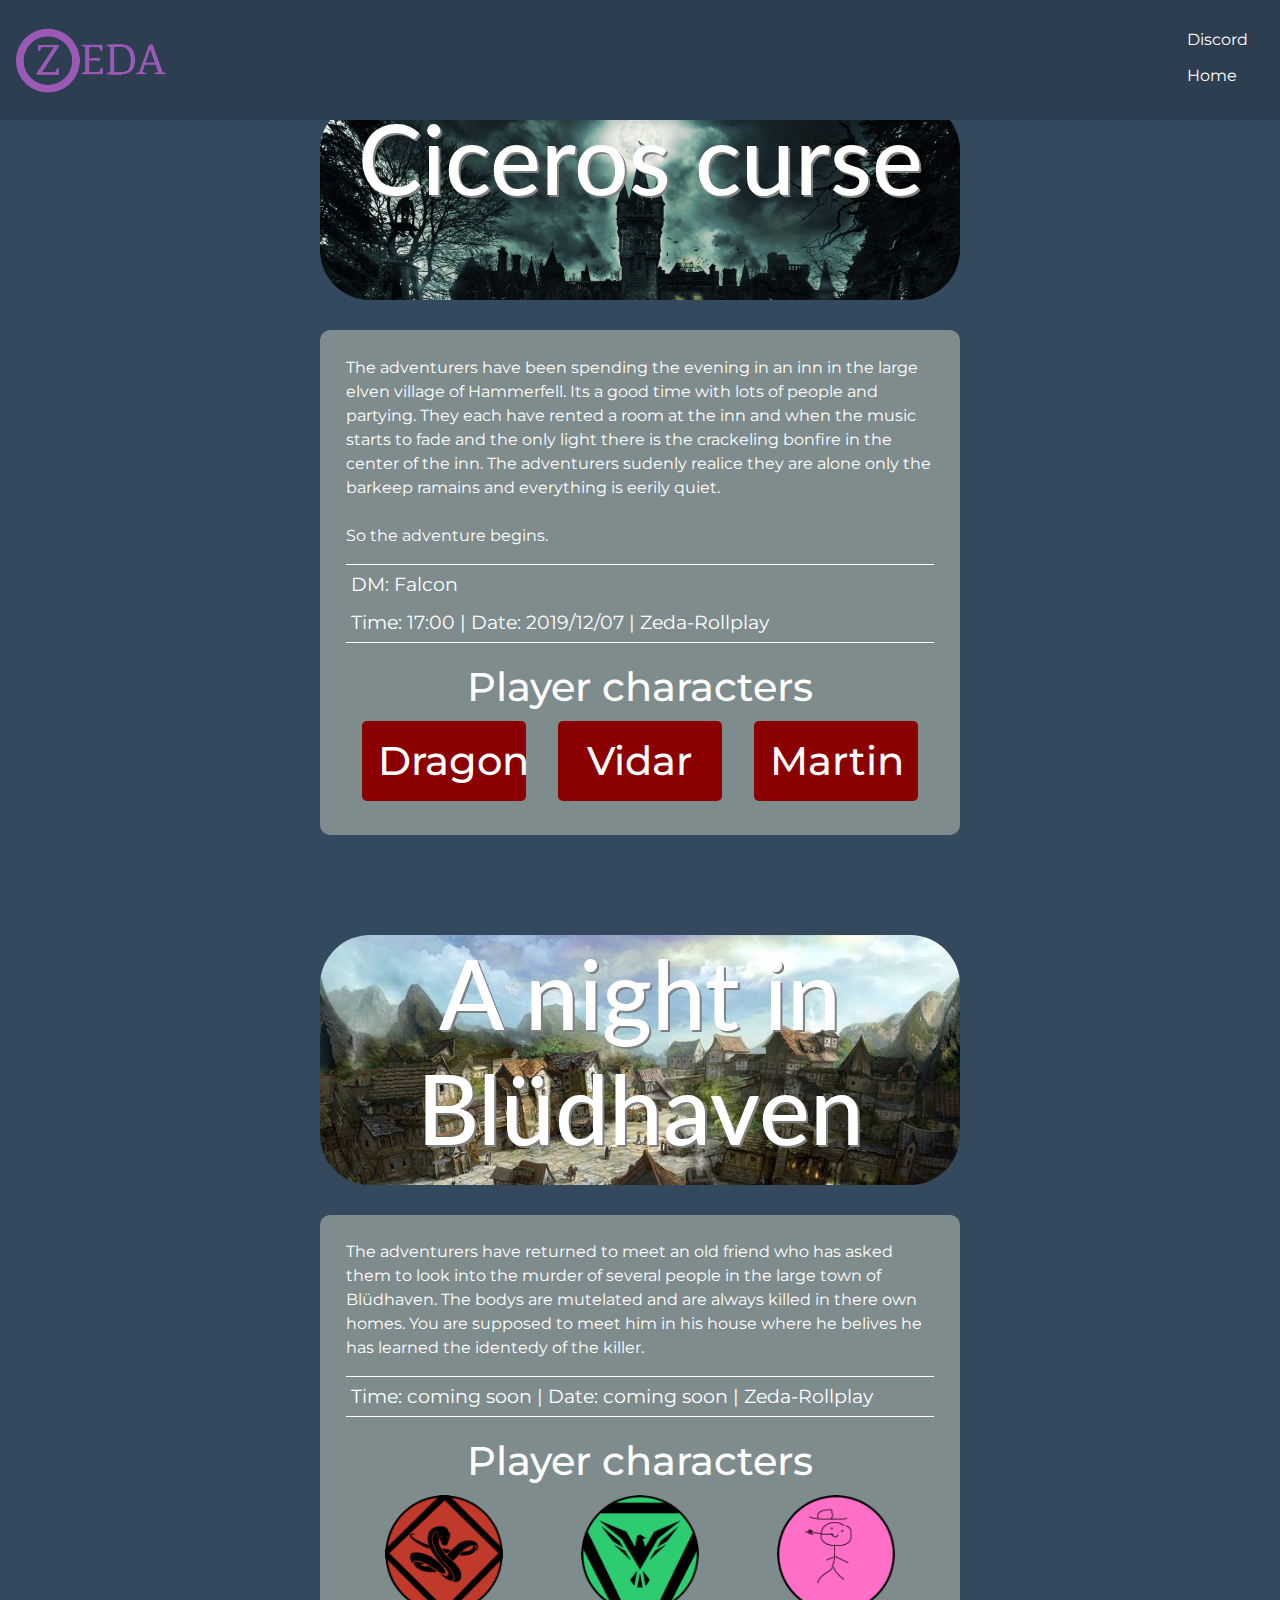
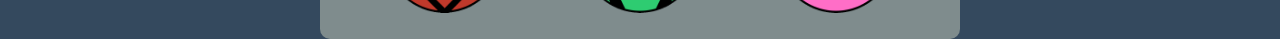
==== DnD.html @ ab491c66 "Update DnD.html" ====
<!DOCTYPE html>
<html lang="en">
<head>
    <meta charset="utf-8">
    <meta name="viewport" content="width=device-width,initial-scale=1">
    <link rel=icon href=img/zeda_ico.png sizes="16x16" type="image/png">
    <link rel="stylesheet" type="text/css" href="style/style.css" media="screen" />
    <link rel="stylesheet" type="text/css" href="style/stylednd.css" media="screen" />
    <link href="https://fonts.googleapis.com/css?family=Montserrat&display=swap" rel="stylesheet">
    <link href="https://fonts.googleapis.com/css?family=Lato&display=swap" rel="stylesheet">
    <link rel="stylesheet" href="https://stackpath.bootstrapcdn.com/bootstrap/4.3.1/css/bootstrap.min.css" integrity="sha384-ggOyR0iXCbMQv3Xipma34MD+dH/1fQ784/j6cY/iJTQUOhcWr7x9JvoRxT2MZw1T" crossorigin="anonymous">
    <title>Zeda</title>
    <meta name="description" content="Home of Zeda">
</head>
<body>
    <nav class="navbar navbar-inverse fixed-top">
        <!-- <img src="img/zeda.png" alt="logo"> -->
        <img src="img/ZedaName.png" alt="name">
        <ul class="nav nav-pills">
            <li class="nav-item"><a class="nav-link" href="https://discord.gg/BKGsTNt">Discord</a></li>
            <li class="nav-item"><a class="nav-link" href="index.html">Home</a></li>
        </ul>
    </nav>

    <div class="title" style="height:200px; background-image: url(img/cicero.jpg)">
        <h1>Ciceros curse</h1>
    </div>
    <div class="adventure">
        <p>
            The adventurers have been spending the evening in an inn in the large elven village of Hammerfell. Its a good time with
            lots of people and partying. They each have rented a room at the inn and when the music starts to fade and the only light there is
            the crackeling bonfire in the center of the inn. The adventurers sudenly realice they are alone only the barkeep ramains and everything is eerily quiet.
            <br>
            <br>
            So the adventure begins.
        </p>
        <div class="time">
            <p>DM: Falcon</p>
            <p>Time: 17:00 | Date: 2019/12/07 | Zeda-Rollplay</p>
        </div>
        <h3>Player characters</h3>
        <div class="pcs">
            <div class="pc">
                <h1 class="player">Dragon</h1>
            </div>
            <div class="pc">
                <h1 class="player">Vidar</h1>
            </div>
            <div class="pc">
                <h1 class="player">Martin</h1>
            </div>
        </div>
    </div>


    <div class="title">
        <h1>A night in Blüdhaven</h1>
    </div>
    <div class="adventure">
        <p>
            The adventurers have returned to meet an old friend who has asked them to look into the murder of several
            people in the large town of Blüdhaven. The bodys are mutelated and are always killed in there own homes.
            You are supposed to meet him in his house where he belives he has learned the identedy of the killer.
        </p>
        <div class="time">
            <p>Time: coming soon | Date: coming soon | Zeda-Rollplay</p>
        </div>
        <h3>Player characters</h3>
        <div class="pcs">
            <div class="pc">
                <img src="img/Dragon.png" alt="Dragon">
            </div>
            <div class="pc">
                <img src="img/Falcon.png" alt="Falcon">
            </div>
            <div class="pc">
                <img src="img/Fiber.png" alt="Fiber">
            </div>
        </div>
    </div>
    <!-- <div class="form">
        <form class="input" action="index.html" method="post">
            <input type="text" name="name" required pattern="[^<>/]+">
            <input type="img" name="img">
        </form>
    </div> -->


    <!-- this is a file for showing currently played dnd campains within zeda.
    it is suposed to have a simple password in order to show the input form-->
</body>
</html>
---- style/style.css ----
html {
    scroll-behavior: smooth;
}

body {
    background-color: #34495e!important;
}

.column {
    display: flex;
    flex-direction: column;
}

.scroll {
    font-family: 'Lato', sans-serif!important;
}

h2 {
    width: 100%;
    padding-top: 50px;
    padding-bottom: 50px;
    font-size: 3em!important;
    color: #fff;
    text-align: center;
}

h3 {
    font-size: 2.5em!important;
    color: #fff;
}

#members {
    padding-top: 100px;
}

#home {
    margin-top: -100px;
    margin-bottom: 70px;
}

#games {
    padding-top: 150px;
}

nav{
    font-family: Montserrat!important;
    background-color: #2c3e50;
    width: 100%;
}

nav a {
    color: #fff;
    font-size: 2em;
}

nav a:hover {
    color: #9B59B6;
}

nav a:active {
    color: #9B59B6;
}

nav .nav-item:last-child > a{
    border: none;
}

nav img {
    height: 70px;
}

.about h1{
    color: #fff;
    text-align: center;
    padding-top: 140px;
    font-family: Montserrat;
    font-size: 5.2em;
}

.about {
    width: 100%;
    height: 400px;
    background-image: url(../img/header.png);
    background-size: cover;
    background-position: center;
}

.banner {
    width: 100%;
    margin-top: 50px;
}

.Events .EventBanner {
    width: 80%;
    height: 500px;
    display: flex;
    margin: 0 auto;
    background-image: url(../img/halob.jpg);
    background-size: cover;
    background-position: center;
    align-items: center;
}
.Events .EventText {
    width: 80%;
    margin: 0 auto;
    background-color: #101C2C;
}

.Events .EventText h1{
    margin: 0 auto;
    text-align: center;
    text-shadow: 1rem;
    color: #fff;
    font-size: 5rem;
}

.Events .EventText p {
    margin-top: 1rem;
    padding-bottom: 2rem;
    font-size: 1.2rem;
    text-align: center;
    color: white;
}

.gameplay {
    width: 100%;
    display: flex;
    justify-content: center;
}

.gameplay video {
}

.gameplay .text{
    border: 3px solid #8CB5CA;
    box-shadow: 0 4px 8px 0 rgba(0, 0, 0, 0.2), 0 6px 20px 0 rgba(0, 0, 0, 0.19);
    width: 300px;
    padding: 20px;
    color: white;
}

.infocards {
    margin: 0 auto;
    margin-top: 100px;
    width: 85%;
    display: flex;
    justify-content: space-around;
    flex-wrap: wrap;
}

.nav-pills .nav-link {
    border-radius: 0!important;
}


.infocards .icard {
    width: 30%;
    border: 2px solid #fff;
    padding: 50px;
    border-radius: 5%;
    box-shadow: 0 4px 8px 0 rgba(0, 0, 0, 0.2), 0 6px 20px 0 rgba(0, 0, 0, 0.19);
    color: white;
    text-align: center;
    background-color: #2A5E61;
}

.infocards .icard p {
    font-size: 1.2em;
}

#discord {
    margin-top: 50px;
    padding: 20px;;
    margin-bottom: 0;
}

.discord {
    display: flex;
    justify-content: center;
    font-size: 1.2em;
    margin-top: 0;
}

.discord .text {
    color: #fff;
    width: 60%;
    text-align: center;
    margin: 0 auto;
}

.discordcard {
    border-radius: 100%;
    width: 150px;
    margin: 0 auto;
}


.discordcard img {
    width:150px;
    height:150px;
    object-fit:cover;
    border-radius:50%;
}
.gamecontainer {
    width: 85%;
    margin: 0 auto;
    display: flex;
    justify-content: space-around;
    flex-wrap: wrap;
}

.gamecontainer .gamecard {
    border-radius: 100%;
    width: 180px;
    margin-top: 50px;
    margin-left: 10px;
    margin-right: 10px;
}

.gamecontainer a img {
    width:180px;
    height:180px;
    object-fit:cover;
    border-radius:50%;
}

.content {

}

#display {
    width: 80%;
    margin: 0 auto;
    display: flex;
    justify-content: space-around;
    flex-wrap: wrap;
    margin-top: 50px;
}

#display img {
    width: 150px;
    height: 150px;
    margin-top: 20px;
    margin-bottom: 50px;
}

#display .memberCard {
    text-align: center;
    margin-right: 50px;
    margin-left: 50px;
}

#display2 {
    height: 1000px;
}

@media screen and (min-width: 1500px) {
    .gamecontainer .gamecard {
        border-radius: 100%;
        width: 200px;
        margin-top: 50px;
        margin-left: 10px;
        margin-right: 10px;
    }

    .gamecontainer a img {
        width:200px;
        height:200px;
        object-fit:cover;
        border-radius:50%;
    }

    #display img {
        width: 200px;
        height: 200px;
        margin-top: 20px;
        margin-bottom: 50px;
    }
}

@media screen and (max-width: 1300px) {

    #home {
        margin-top: -50px;
    }

    #members {
        padding-top: 100px;
        padding-bottom: 0;
    }

    #games {
        padding-top: 200px;
        padding-bottom: 0;
    }

    .gameplay {
        display: flex;
        flex-direction: column;
    }
    .gameplay video {
        width: 90%;
        margin: 0 auto;
        height: 350px;
    }
    .gameplay .text {
        width: 90%;
        margin: 0 auto;
    }

    nav {
        height: 120px!important;
    }

    nav ul {
        display:flex;
        flex-direction: column;
    }

    nav ul li a{
        margin: 0 auto;
        font-size: 1em!important;
        padding-top: 4px!important;
    }

    .about{
        width: 100%;
        font-size: 0.8em;
    }
    .infocards {
        margin-top: 10px;
    }
    .icard {
        margin-top: 20px!important;
        width: 80%!important;
        margin: 0 auto;
    }
    .gamecontainer {
        width: 90%;
        margin: 0 auto;
    }
    .gamecontainer .gamecard {
        width: 160px;
        height: 160px;
    }
    .gamecontainer a img {
        width:160px;
        height:160px;
    }

    #display img {
        margin: 0 auto;
        width: 160px;
        height: 160px;
    }

    #display .memberCard {
        width: 160px;
        text-align: center;
        margin-right: 10px;
        margin-left: 10px;
        margin-top: 10px;
    }
    #display .memberCard h3 {
        font-size: 1em!important;
    }
}

@media screen and (max-width: 750px) {
    .infocards {
        margin-top: 10px;
    }
    .Events .EventBanner {
        width: 95%;
        height: 200px;
    }
    .Events .EventText {
        width: 95%;
    }

    .Events .EventText h1{
        padding-top: 0.2em;
        font-size: 2.5em;
    }

    .Events .EventText p {
        font-size: 1em;
    }
    .icard {
        margin-top: 20px!important;
        width: 100%!important;
        margin: 0 auto;
    }

    .gameplay video {
        height: 200px;
    }

    #display img {
        margin: 0 auto;
        width: 100px;
        height: 100px;
    }

    #display .memberCard {
        width: 100px;
        text-align: center;
        margin-right: 10px;
        margin-left: 10px;
        margin-top: 10px;
    }

    #display .memberCard h3 {
        font-size: 1em!important;
    }


    .gamecontainer .gamecard {
        width: 100px;
        height: 100px;
    }
    .gamecontainer a img {
        width:100px;
        height:100px;
    }
}
@media screen and (max-width: 350px) {
    nav ul li a{
        font-size: 1em!important;
    }
}
---- style/stylednd.css ----
.title {
    font-family: 'Lato', sans-serif!important;
    color: white;
    display: flex;
    flex-direction: column;
    width: 50%;
    margin: 0 auto;
    margin-top: 100px;
    text-align: center;
    background-image: url("../img/elven.jpg");
    background-size: 100%;
    background-repeat: space;
    border-radius: 50px;
    height: 250px;
}

.title h1 {
    font-size: 6em;
    color: white;
    text-shadow: 2px 2px gray;
}

.adventure {
    font-family: 'Montserrat', sans-serif!important;
    color: white;
    display: flex;
    flex-direction: column;
    width: 50%;
    margin: 0 auto;
    margin-top: 30px;
    background-color: #7f8c8d;
    padding: 2%;
    border-radius: 10px;
}

.title .adventure img {
    width: 50%;

}

.title .adventure p {
    width: 50%;
    margin: 0 auto;
}

.adventure .time {
    border-top: 1px solid white;
    border-bottom: 1px solid white;
}

.adventure .time p {
    margin: 0;
    padding: 5px;
    font-size: 1.2em;
}

.adventure h3 {
    margin-top: 20px;
    margin-bottom: 10px;
    text-align: center;
}

.adventure .pcs {
    width: 100%;
    display: flex;
    flex-wrap: wrap;
}

.adventure .pcs .pc {
    width: 33.33333%;
    text-align: center;
}

.adventure .pcs .pc img {
    width: 60%;
}

.player {
    padding: 1rem;
    background-color: darkred;
    border-radius: 5px;
    margin-right: 1rem;
    margin-left: 1rem;
}

@media screen and (max-width: 800px) {
    .title {
        width: 90%;
        height: 150px;
        margin-top: 140px;
    }

    .title h1 {
        font-size: 3em;
    }
    .adventure {
        width: 90%;
    }

    .title .adventure p {
        width: 80%;
        margin: 0 auto;
    }
}
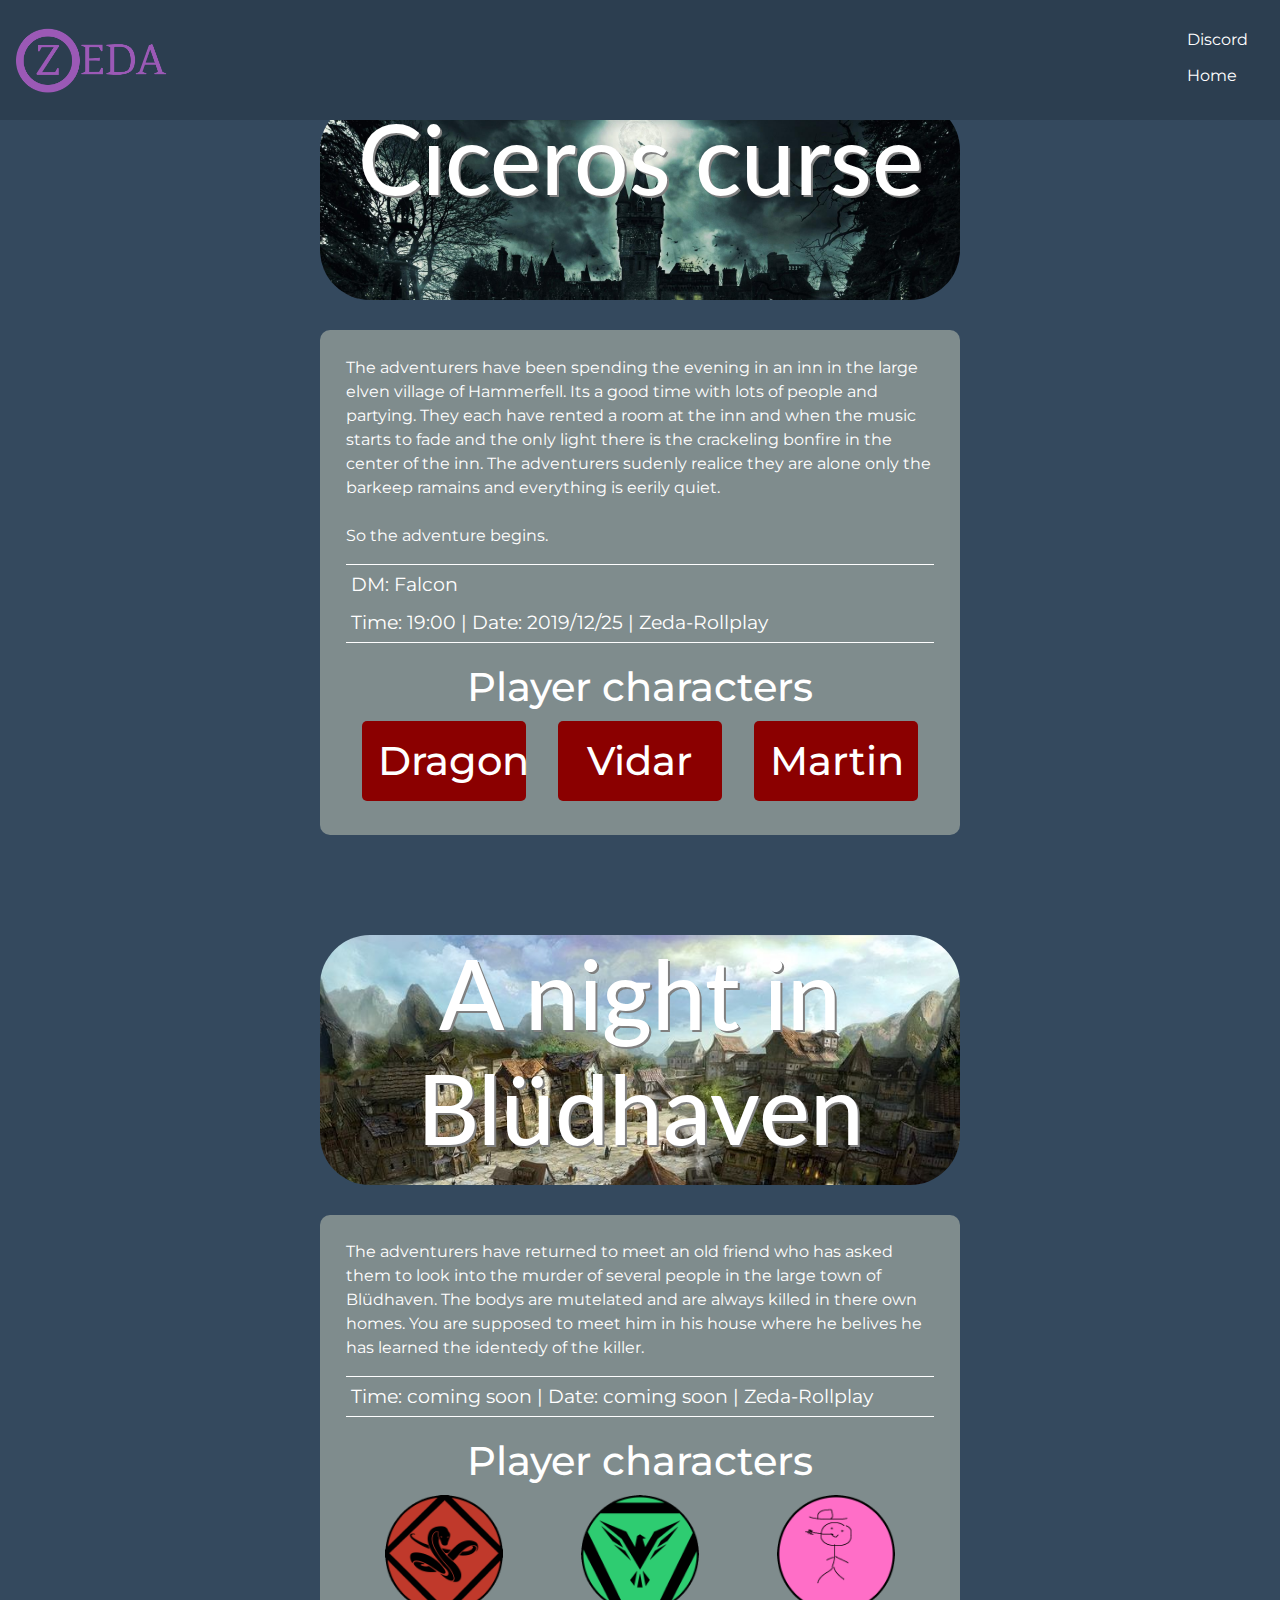
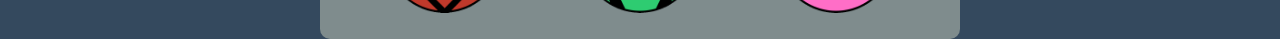
==== commit 5dc6c5dc: "Update DnD.html" ====
--- a/DnD.html
+++ b/DnD.html
@@ -36,7 +36,7 @@
         </p>
         <div class="time">
             <p>DM: Falcon</p>
-            <p>Time: 17:00 | Date: 2019/12/07 | Zeda-Rollplay</p>
+            <p>Time: 19:00 | Date: 2019/12/25 | Zeda-Rollplay</p>
         </div>
         <h3>Player characters</h3>
         <div class="pcs">
--- a/style/stylednd.css
+++ b/style/stylednd.css
@@ -97,6 +97,12 @@
         width: 90%;
     }
 
+    .player {
+        margin-right: 0.3rem;
+        margin-left: 0.5rem;
+        font-size: 1rem;
+    }
+
     .title .adventure p {
         width: 80%;
         margin: 0 auto;
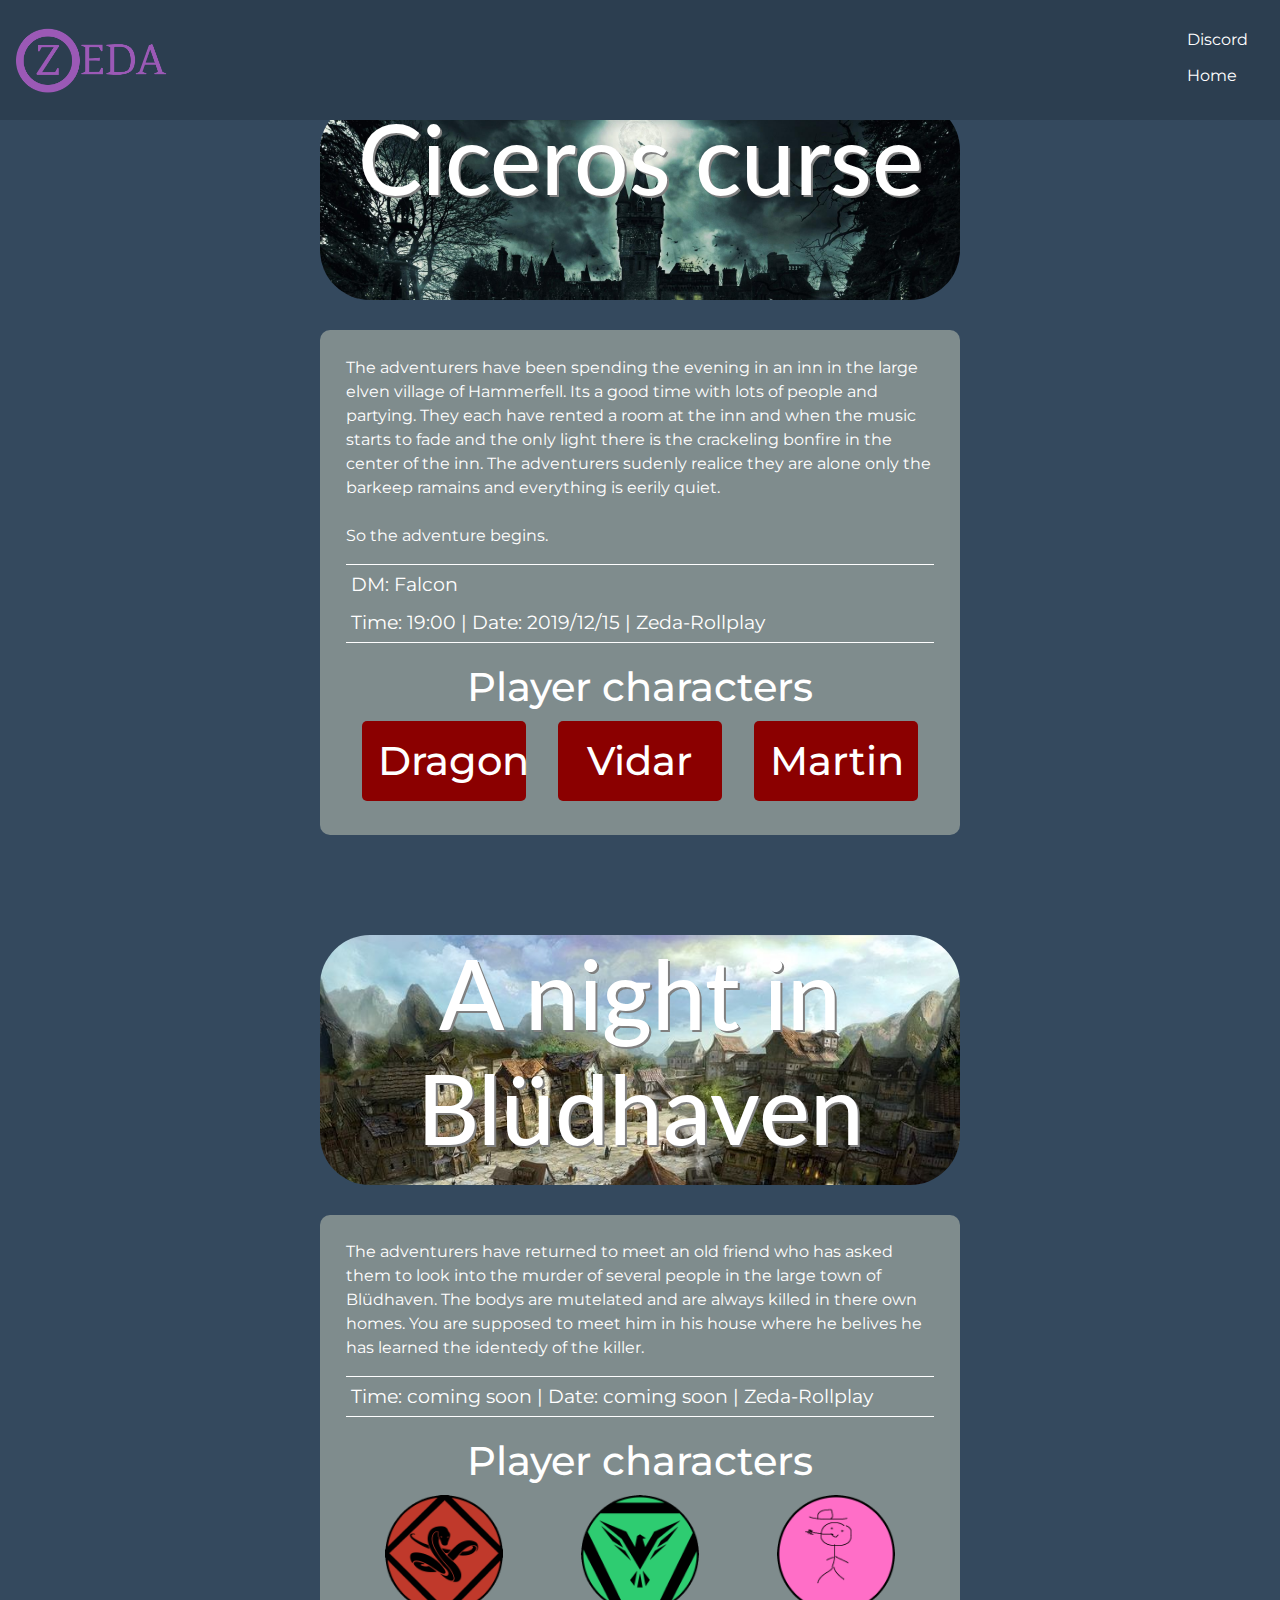
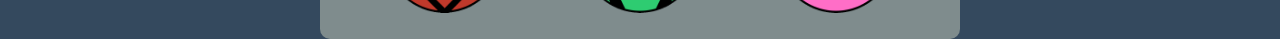
==== commit 47446f83: "time fix and removal of event" ====
--- a/DnD.html
+++ b/DnD.html
@@ -36,7 +36,7 @@
         </p>
         <div class="time">
             <p>DM: Falcon</p>
-            <p>Time: 19:00 | Date: 2019/12/25 | Zeda-Rollplay</p>
+            <p>Time: 19:00 | Date: 2019/12/15 | Zeda-Rollplay</p>
         </div>
         <h3>Player characters</h3>
         <div class="pcs">
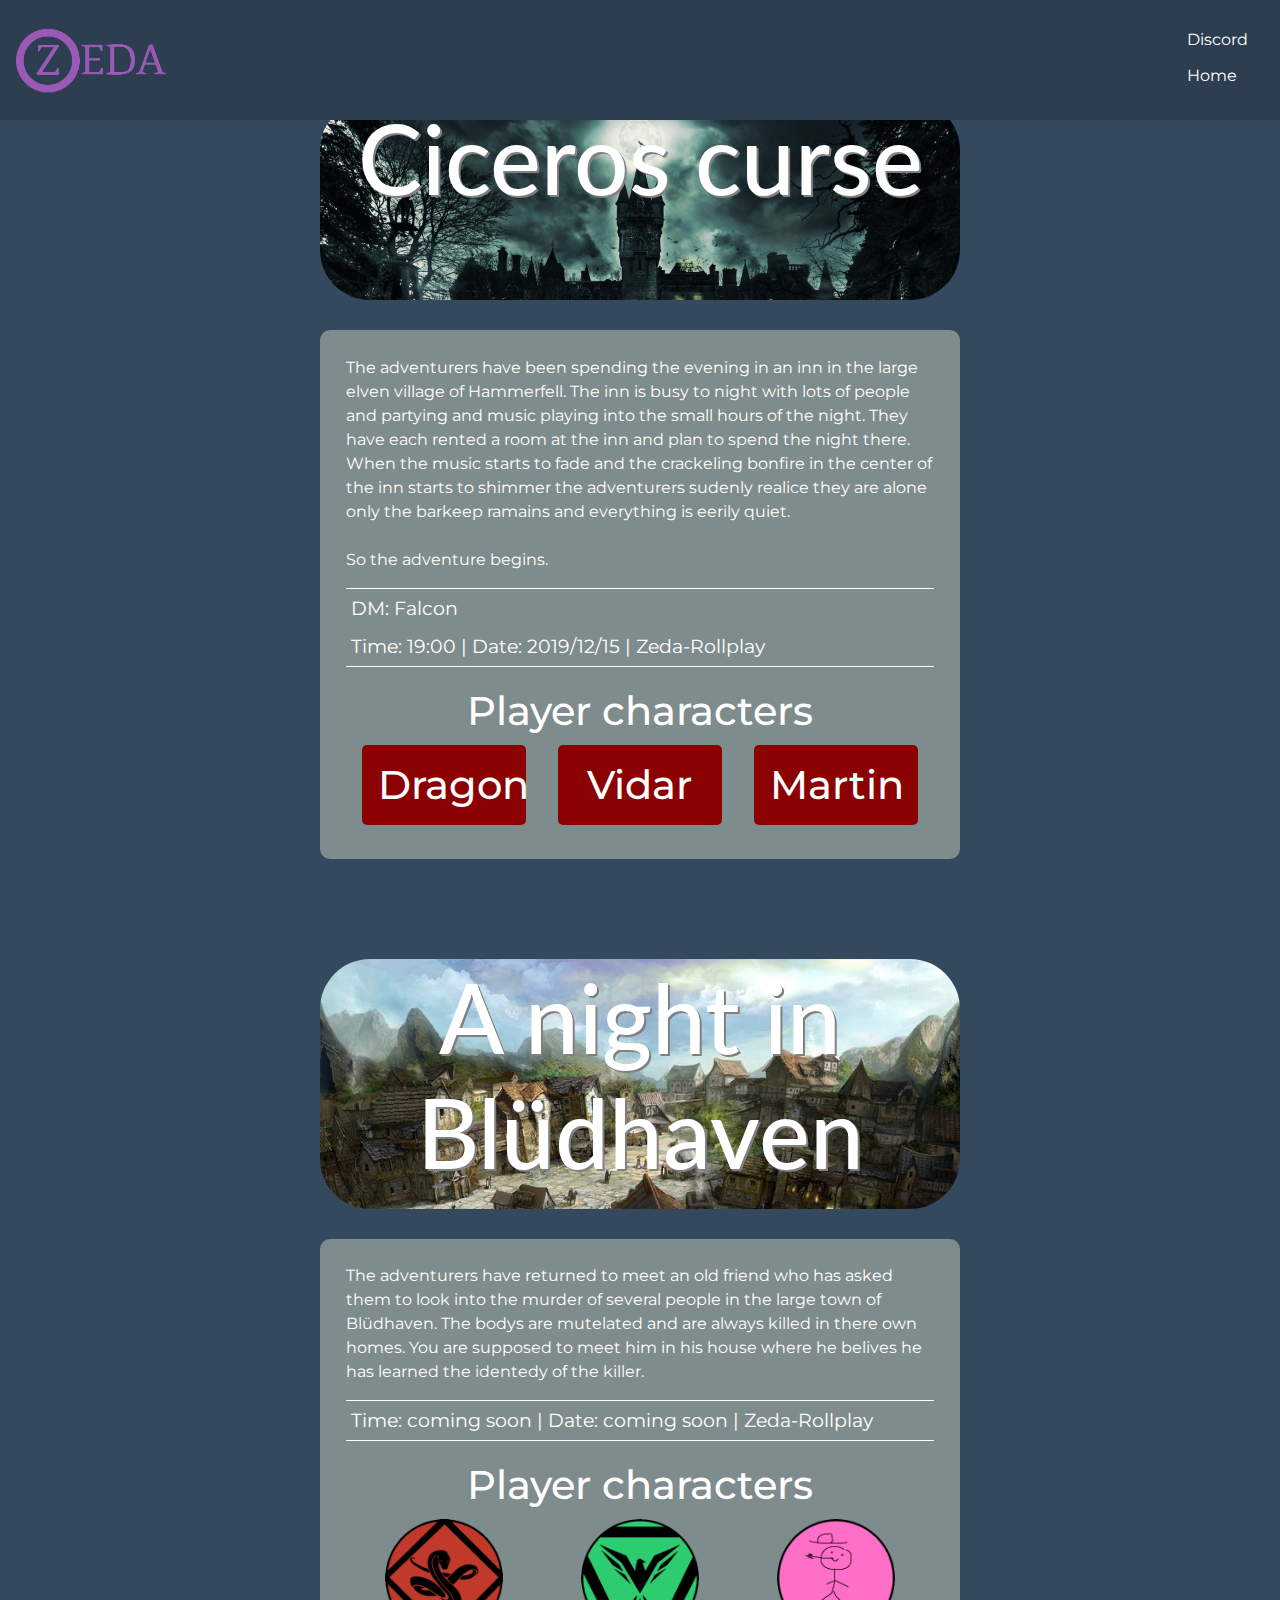
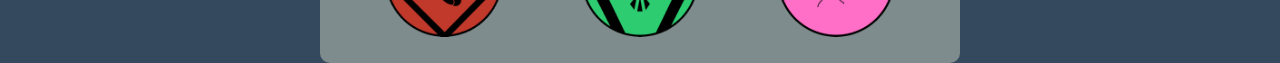
==== commit 12003a35: "Update DnD.html" ====
--- a/DnD.html
+++ b/DnD.html
@@ -27,9 +27,9 @@
     </div>
     <div class="adventure">
         <p>
-            The adventurers have been spending the evening in an inn in the large elven village of Hammerfell. Its a good time with
-            lots of people and partying. They each have rented a room at the inn and when the music starts to fade and the only light there is
-            the crackeling bonfire in the center of the inn. The adventurers sudenly realice they are alone only the barkeep ramains and everything is eerily quiet.
+            The adventurers have been spending the evening in an inn in the large elven village of Hammerfell. The inn is busy to night with
+            lots of people and partying and music playing into the small hours of the night. They have each rented a room at the inn and plan to spend the night there. When the music starts to fade and
+            the crackeling bonfire in the center of the inn starts to shimmer the adventurers sudenly realice they are alone only the barkeep ramains and everything is eerily quiet.
             <br>
             <br>
             So the adventure begins.
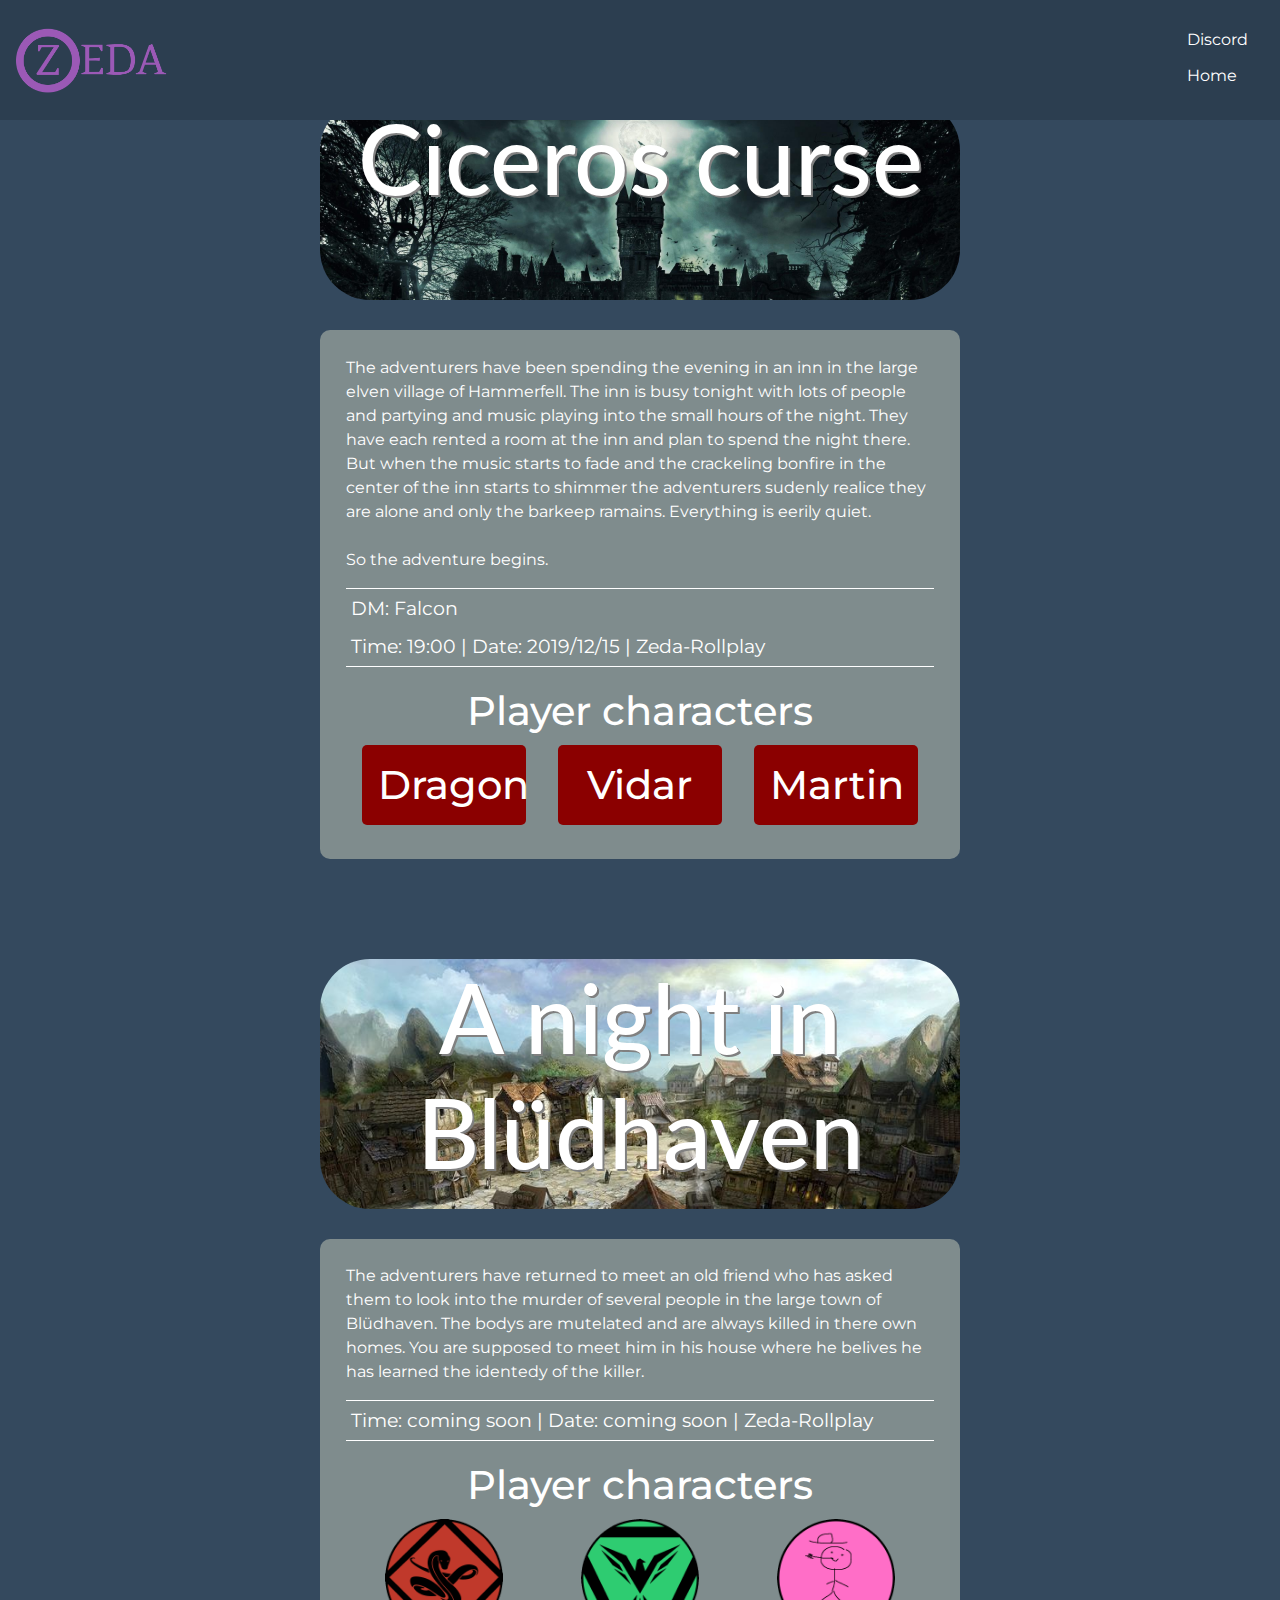
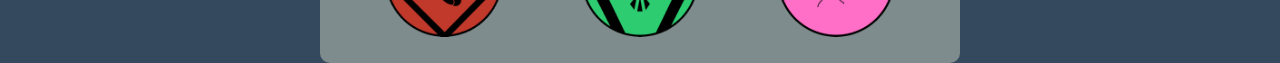
==== commit be8b5eef: "Update DnD.html" ====
--- a/DnD.html
+++ b/DnD.html
@@ -27,9 +27,9 @@
     </div>
     <div class="adventure">
         <p>
-            The adventurers have been spending the evening in an inn in the large elven village of Hammerfell. The inn is busy to night with
-            lots of people and partying and music playing into the small hours of the night. They have each rented a room at the inn and plan to spend the night there. When the music starts to fade and
-            the crackeling bonfire in the center of the inn starts to shimmer the adventurers sudenly realice they are alone only the barkeep ramains and everything is eerily quiet.
+            The adventurers have been spending the evening in an inn in the large elven village of Hammerfell. The inn is busy tonight with
+            lots of people and partying and music playing into the small hours of the night. They have each rented a room at the inn and plan to spend the night there. But when the music starts to fade and
+            the crackeling bonfire in the center of the inn starts to shimmer the adventurers sudenly realice they are alone and only the barkeep ramains. Everything is eerily quiet.
             <br>
             <br>
             So the adventure begins.
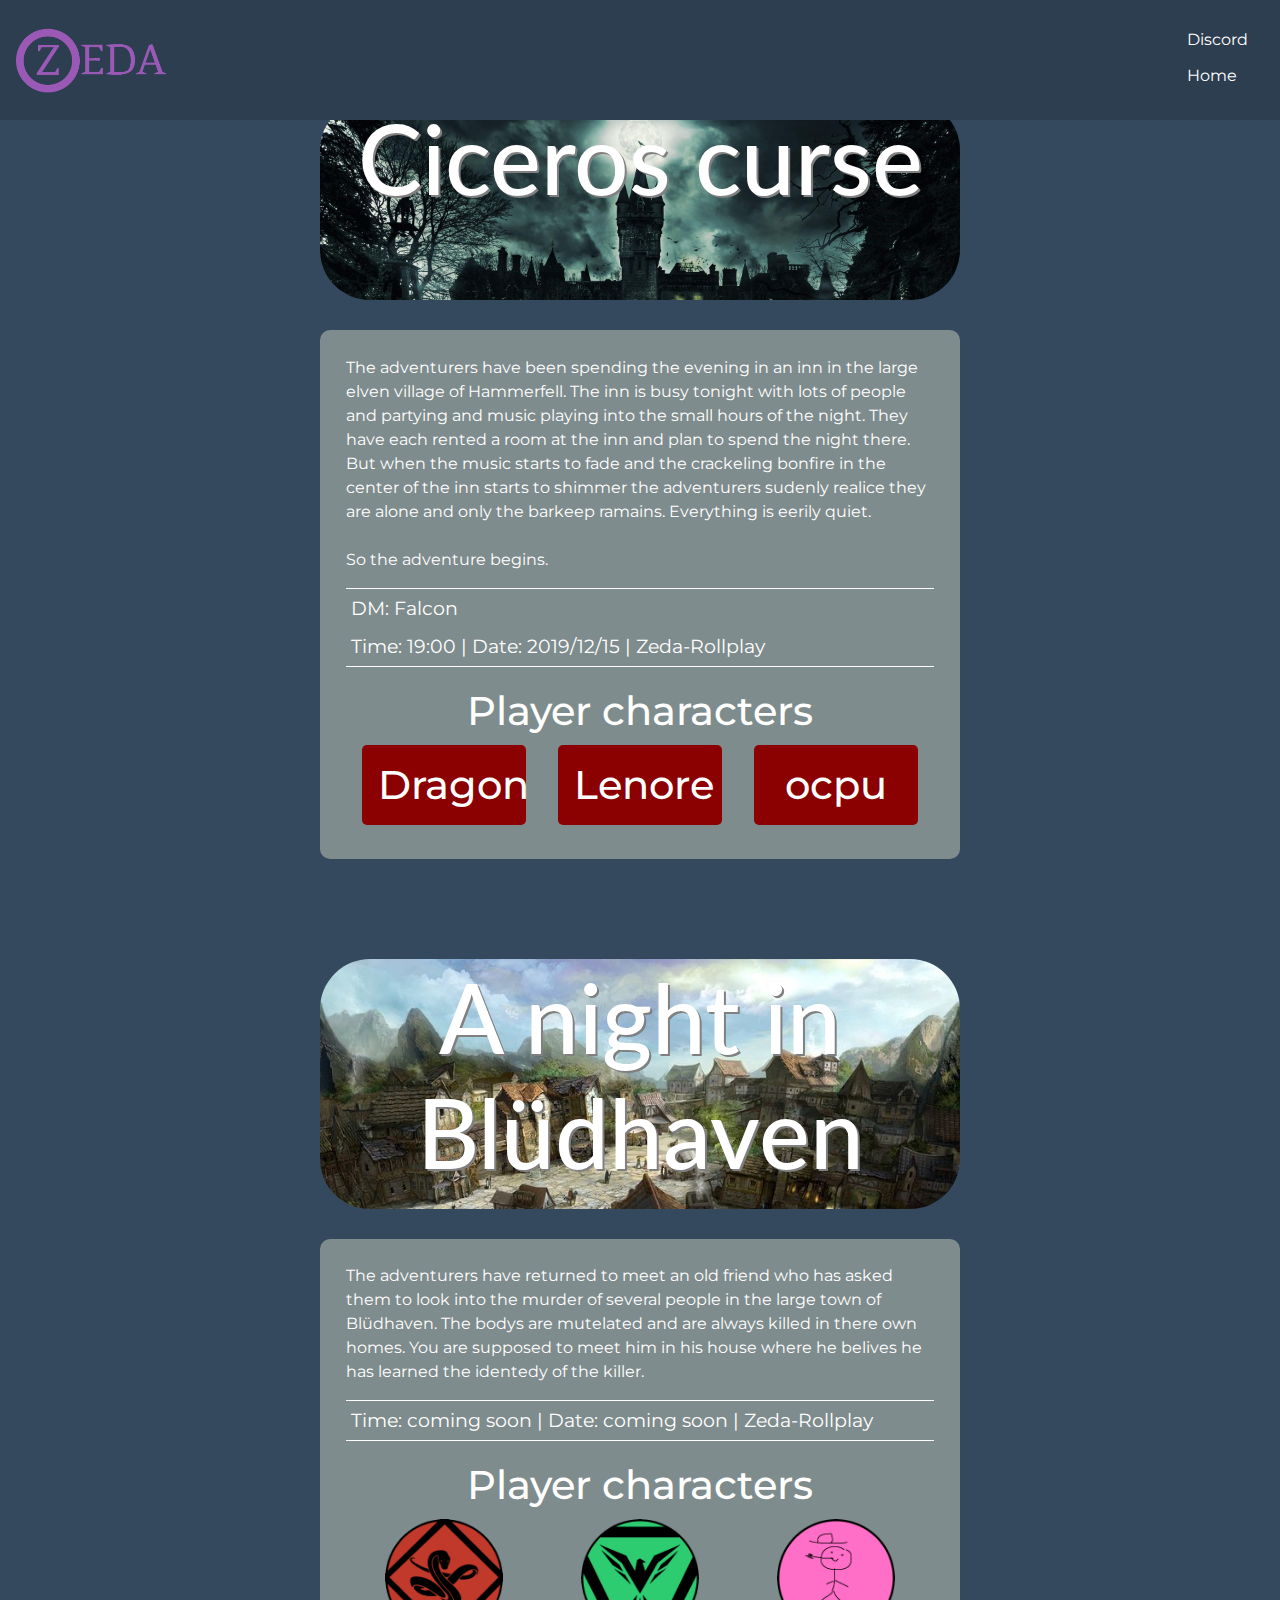
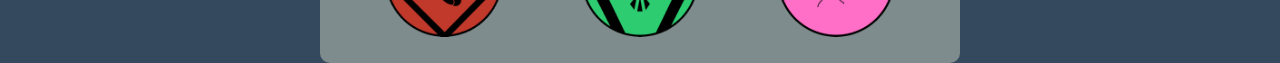
==== commit 5521f03f: "Update DnD.html" ====
--- a/DnD.html
+++ b/DnD.html
@@ -44,10 +44,10 @@
                 <h1 class="player">Dragon</h1>
             </div>
             <div class="pc">
-                <h1 class="player">Vidar</h1>
+                <h1 class="player">Lenore</h1>
             </div>
             <div class="pc">
-                <h1 class="player">Martin</h1>
+                <h1 class="player">ocpu</h1>
             </div>
         </div>
     </div>
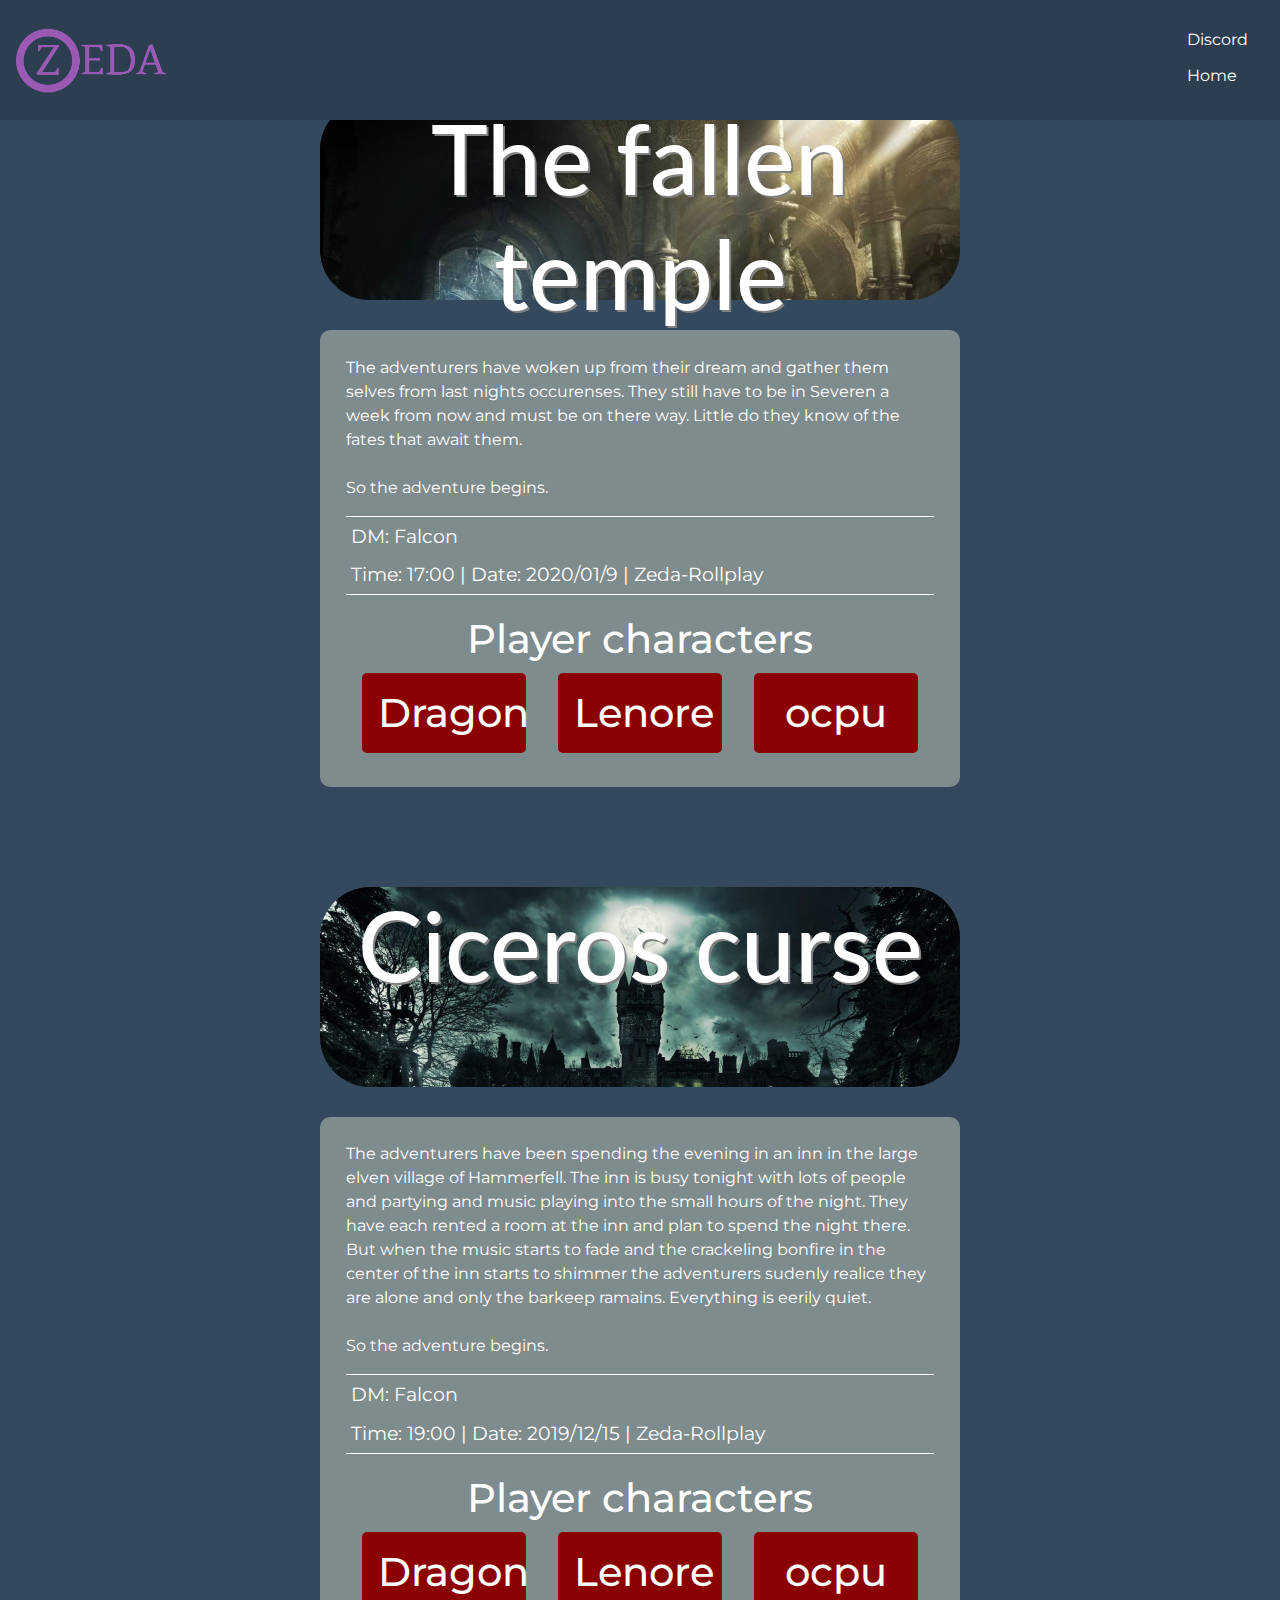
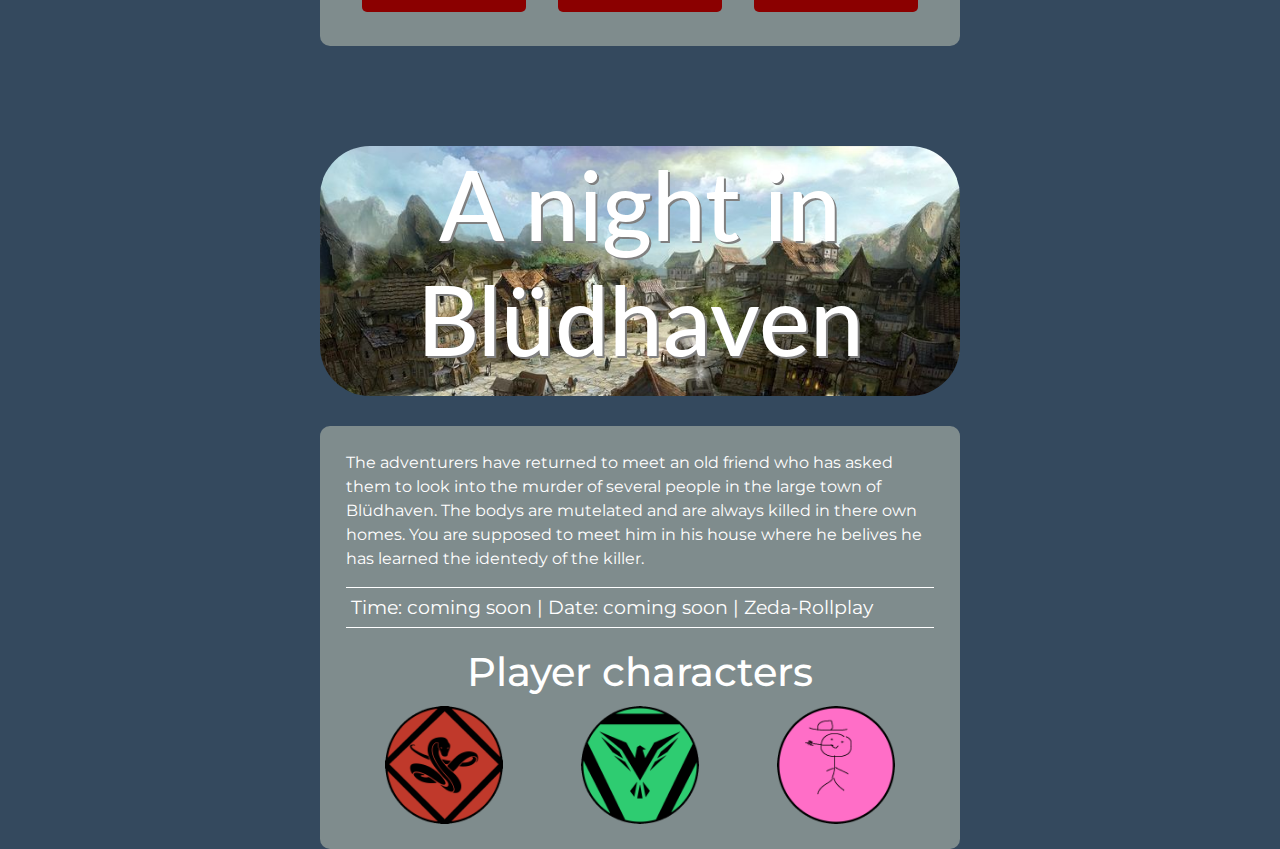
==== commit 129f9b18: "temple" ====
--- a/DnD.html
+++ b/DnD.html
@@ -21,6 +21,35 @@
             <li class="nav-item"><a class="nav-link" href="index.html">Home</a></li>
         </ul>
     </nav>
+
+    <div class="title" style="height:200px; background-image: url(img/temple.jpg)">
+        <h1>The fallen temple</h1>
+    </div>
+    <div class="adventure">
+        <p>
+            The adventurers have woken up from their dream and gather them selves from last nights occurenses. They still have to be in
+            Severen a week from now and must be on there way. Little do they know of the fates that await them.
+            <br>
+            <br>
+            So the adventure begins.
+        </p>
+        <div class="time">
+            <p>DM: Falcon</p>
+            <p>Time: 17:00 | Date: 2020/01/9 | Zeda-Rollplay</p>
+        </div>
+        <h3>Player characters</h3>
+        <div class="pcs">
+            <div class="pc">
+                <h1 class="player">Dragon</h1>
+            </div>
+            <div class="pc">
+                <h1 class="player">Lenore</h1>
+            </div>
+            <div class="pc">
+                <h1 class="player">ocpu</h1>
+            </div>
+        </div>
+    </div>
 
     <div class="title" style="height:200px; background-image: url(img/cicero.jpg)">
         <h1>Ciceros curse</h1>
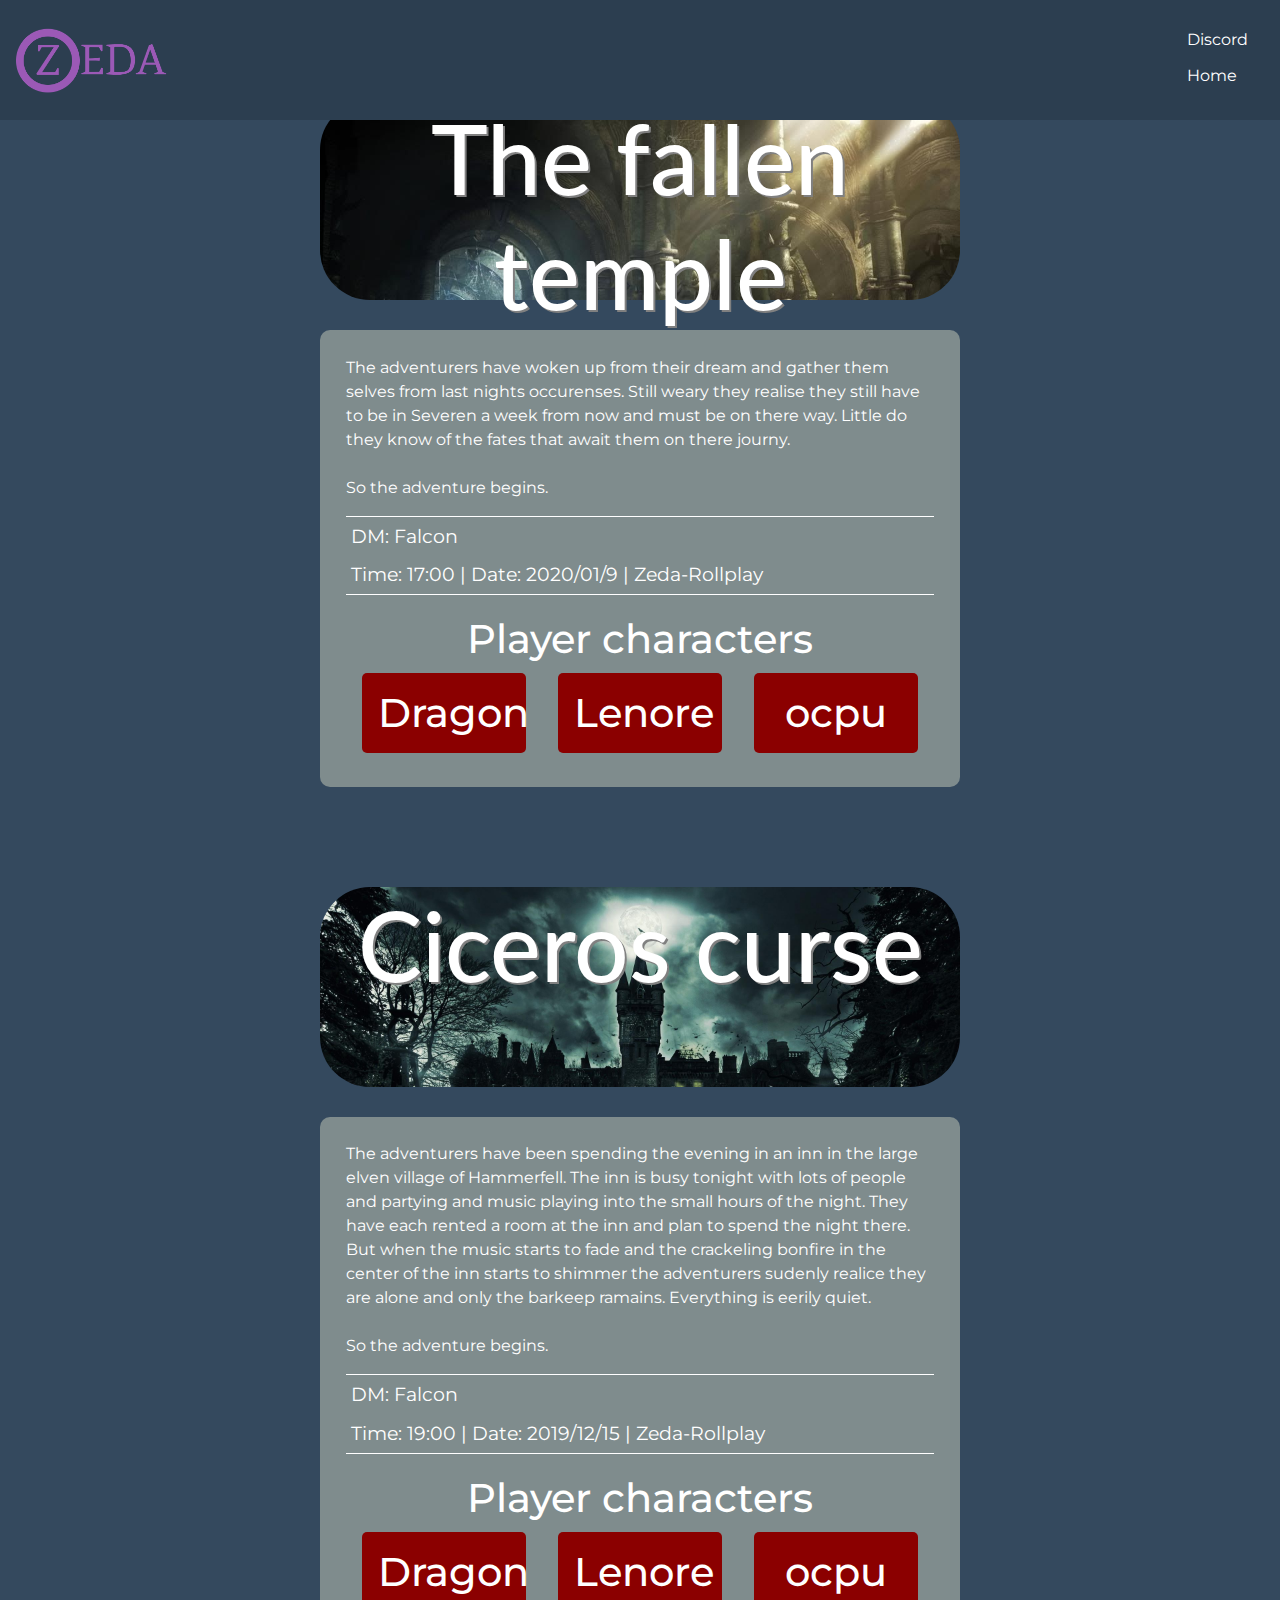
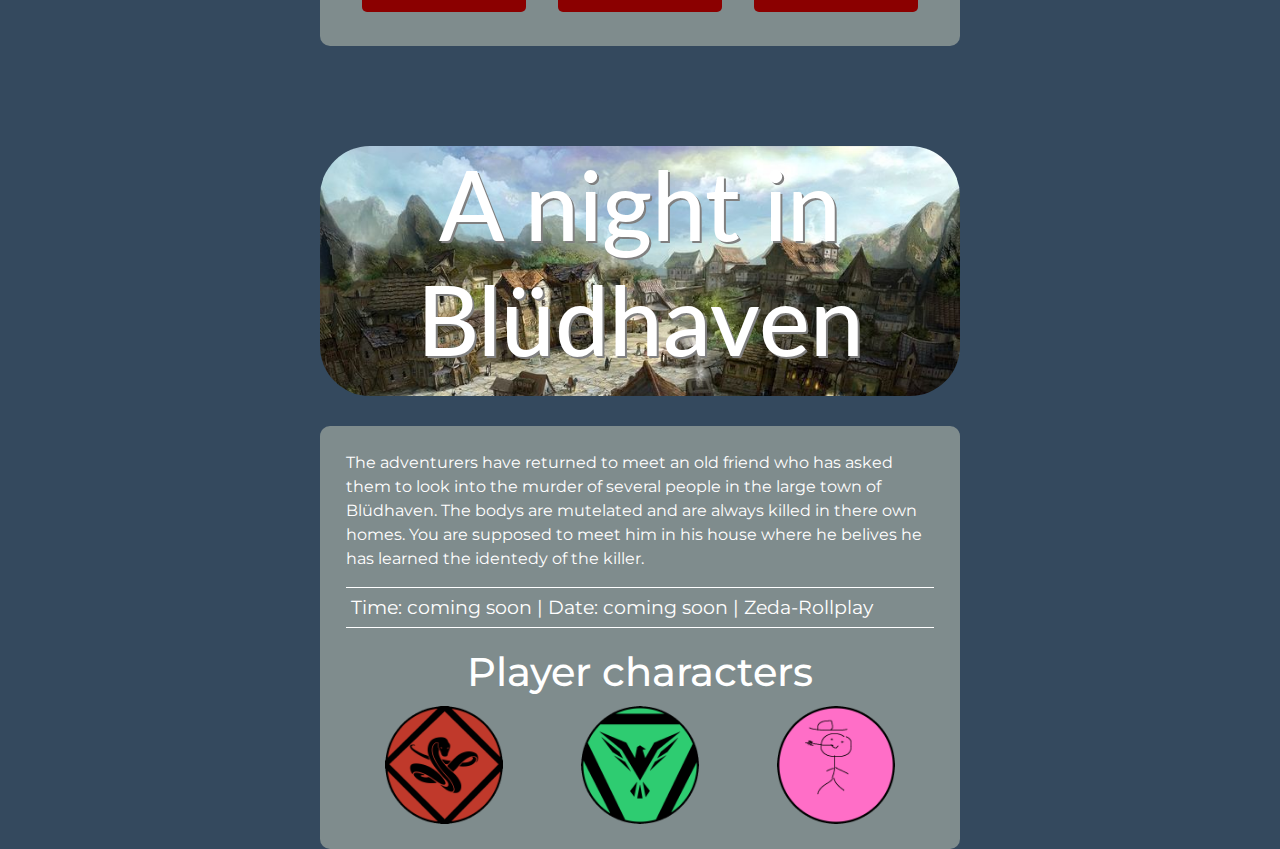
==== commit d81ea0ed: "temple 2" ====
--- a/DnD.html
+++ b/DnD.html
@@ -27,8 +27,8 @@
     </div>
     <div class="adventure">
         <p>
-            The adventurers have woken up from their dream and gather them selves from last nights occurenses. They still have to be in
-            Severen a week from now and must be on there way. Little do they know of the fates that await them.
+            The adventurers have woken up from their dream and gather them selves from last nights occurenses. Still weary they realise they still have to be in
+            Severen a week from now and must be on there way. Little do they know of the fates that await them on there journy.
             <br>
             <br>
             So the adventure begins.
